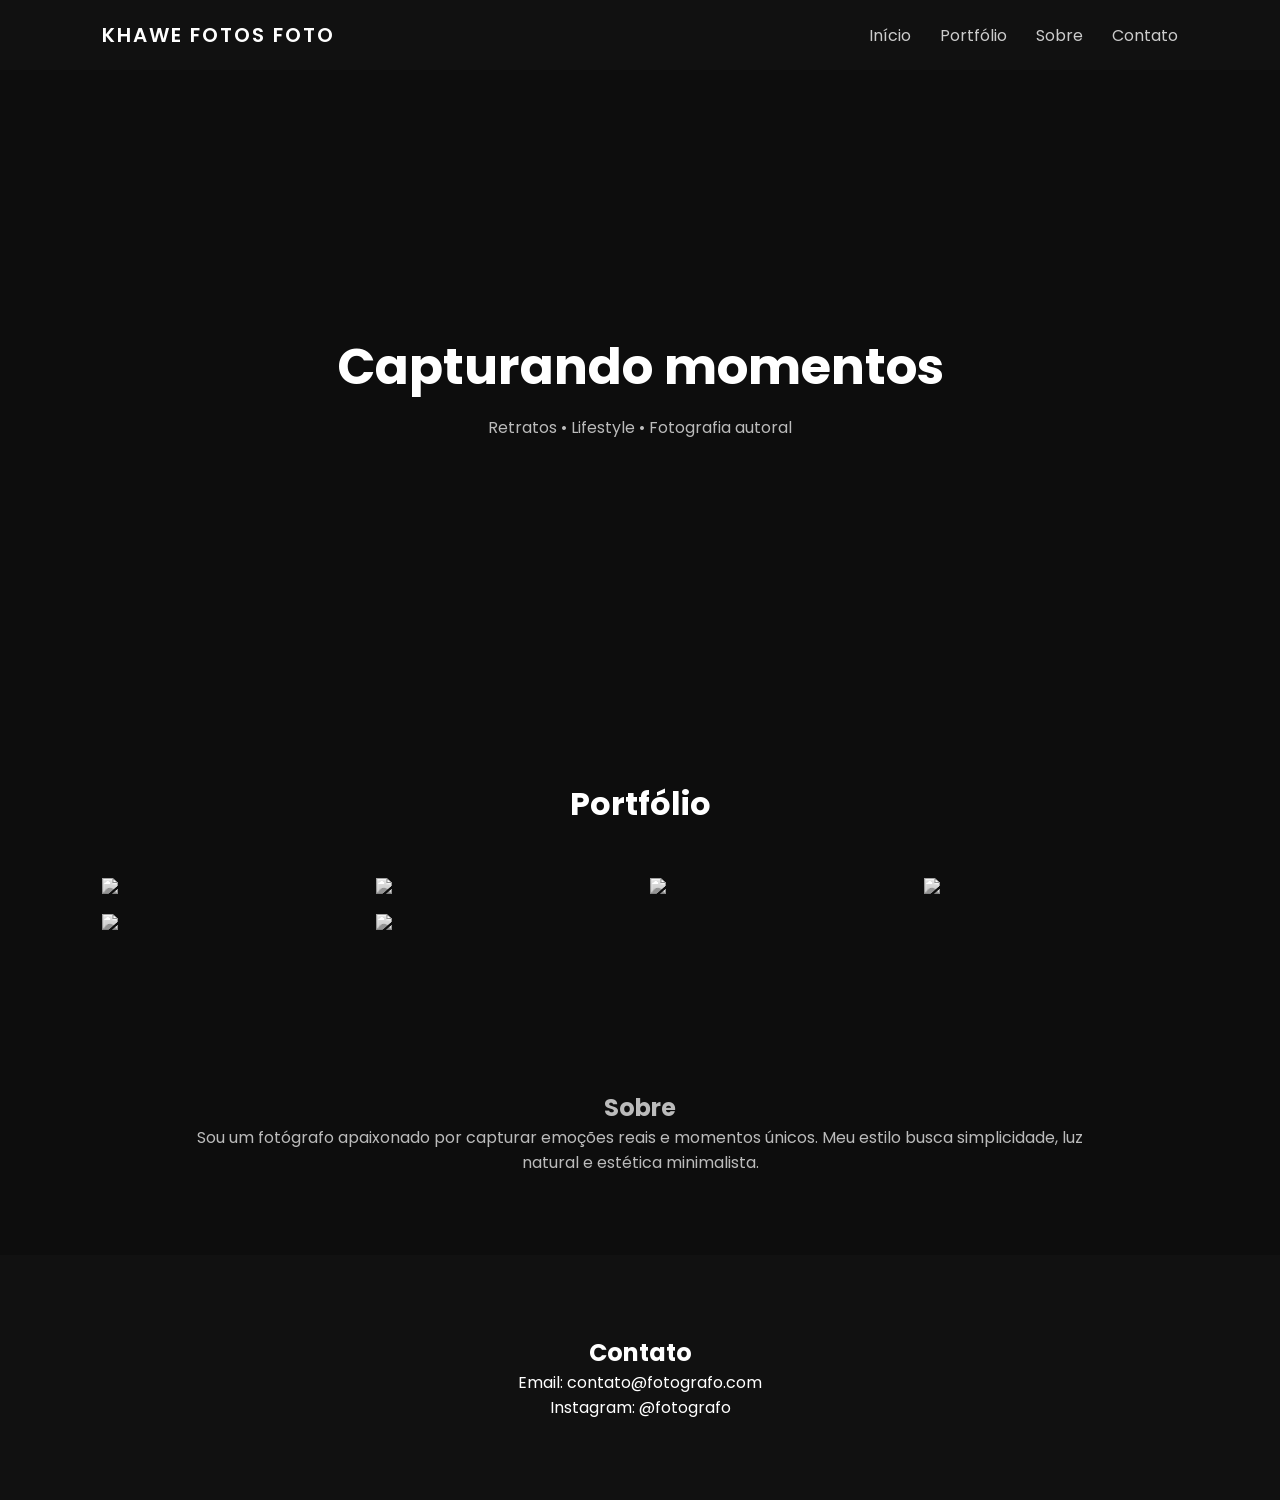
==== index.html @ 79fd4cd4 "first commit" ====
<!DOCTYPE html>
<html lang="pt-br">
<head>
<meta charset="UTF-8">
<meta name="viewport" content="width=device-width, initial-scale=1.0">
<title>Portfólio Fotográfico</title>

<link rel="stylesheet" href="css/style.css">

<link href="https://fonts.googleapis.com/css2?family=Poppins:wght@300;400;600&display=swap" rel="stylesheet">
</head>

<body>

<header>

<div class="logo">KHAWE FOTOS FOTO</div>

<div class="menu-toggle" id="menu-toggle">
☰
</div>

<nav id="nav">
<a href="#">Início</a>
<a href="#portfolio">Portfólio</a>
<a href="#sobre">Sobre</a>
<a href="#contato">Contato</a>
</nav>

</header>

<section class="hero">
<h1>Capturando momentos</h1>
<p>Retratos • Lifestyle • Fotografia autoral</p>
</section>

<section id="portfolio" class="portfolio">

<h2>Portfólio</h2>

<div class="gallery">

<img src="https://picsum.photos/600/800?1" class="photo">
<img src="https://picsum.photos/600/800?2" class="photo">
<img src="https://picsum.photos/600/800?3" class="photo">
<img src="https://picsum.photos/600/800?4" class="photo">
<img src="https://picsum.photos/600/800?5" class="photo">
<img src="https://picsum.photos/600/800?6" class="photo">

</div>

</section>

<section id="sobre" class="about">
<h2>Sobre</h2>

<p>
Sou um fotógrafo apaixonado por capturar emoções reais e momentos únicos.
Meu estilo busca simplicidade, luz natural e estética minimalista.
</p>

</section>

<section id="contato" class="contact">

<h2>Contato</h2>

<p>Email: contato@fotografo.com</p>
<p>Instagram: @fotografo</p>

</section>

<div class="lightbox" id="lightbox">
<span id="close">&times;</span>
<img id="lightbox-img">
</div>

<script src="js/script.js"></script>

</body>
</html>
---- css/style.css ----
*{
margin:0;
padding:0;
box-sizing:border-box;
}

body{
font-family:'Poppins',sans-serif;
background:#0d0d0d;
color:white;
}

/* HEADER */

header{
display:flex;
justify-content:space-between;
align-items:center;
padding:20px 8%;
background:#111;
position:sticky;
top:0;
z-index:100;
}

.logo{
font-size:20px;
font-weight:600;
letter-spacing:2px;
}

nav a{
color:#ccc;
margin-left:25px;
text-decoration:none;
transition:.3s;
}

nav a:hover{
color:white;
}

.menu-toggle{
display:none;
font-size:28px;
cursor:pointer;
}

/* HERO */

.hero{
height:70vh;
background:url("https://picsum.photos/1600/900?grayscale") center/cover;
display:flex;
flex-direction:column;
justify-content:center;
align-items:center;
text-align:center;
padding:20px;
}

.hero h1{
font-size:50px;
margin-bottom:10px;
}

.hero p{
color:#bbb;
}

/* PORTFOLIO */

.portfolio{
padding:80px 8%;
}

.portfolio h2{
text-align:center;
margin-bottom:50px;
font-size:32px;
}

.gallery{
display:grid;
grid-template-columns:repeat(auto-fit,minmax(250px,1fr));
gap:20px;
}

.photo{
width:100%;
cursor:pointer;
filter:grayscale(100%);
transition:.4s;
}

.photo:hover{
filter:grayscale(0%);
transform:scale(1.03);
}

/* SOBRE */

.about{
padding:80px 15%;
text-align:center;
color:#bbb;
}

/* CONTATO */

.contact{
padding:80px 15%;
text-align:center;
background:#111;
}

/* LIGHTBOX */

.lightbox{
position:fixed;
top:0;
left:0;
width:100%;
height:100%;
background:rgba(0,0,0,0.95);
display:none;
justify-content:center;
align-items:center;
}

.lightbox img{
max-width:90%;
max-height:90%;
}

#close{
position:absolute;
top:30px;
right:50px;
font-size:40px;
cursor:pointer;
}

/* RESPONSIVO */

@media(max-width:900px){

.hero h1{
font-size:38px;
}

.about{
padding:60px 10%;
}

.contact{
padding:60px 10%;
}

}

@media(max-width:768px){

.menu-toggle{
display:block;
}

nav{
position:absolute;
top:70px;
left:0;
width:100%;
background:#111;
flex-direction:column;
display:none;
}

nav a{
margin:15px 0;
text-align:center;
display:block;
}

nav.active{
display:flex;
}

.hero h1{
font-size:32px;
}

.portfolio{
padding:60px 5%;
}

.gallery{
grid-template-columns:repeat(auto-fit,minmax(180px,1fr));
}

}

@media(max-width:480px){

.hero{
height:60vh;
}

.hero h1{
font-size:26px;
}

.hero p{
font-size:14px;
}

.logo{
font-size:16px;
}

.gallery{
grid-template-columns:1fr;
}

}
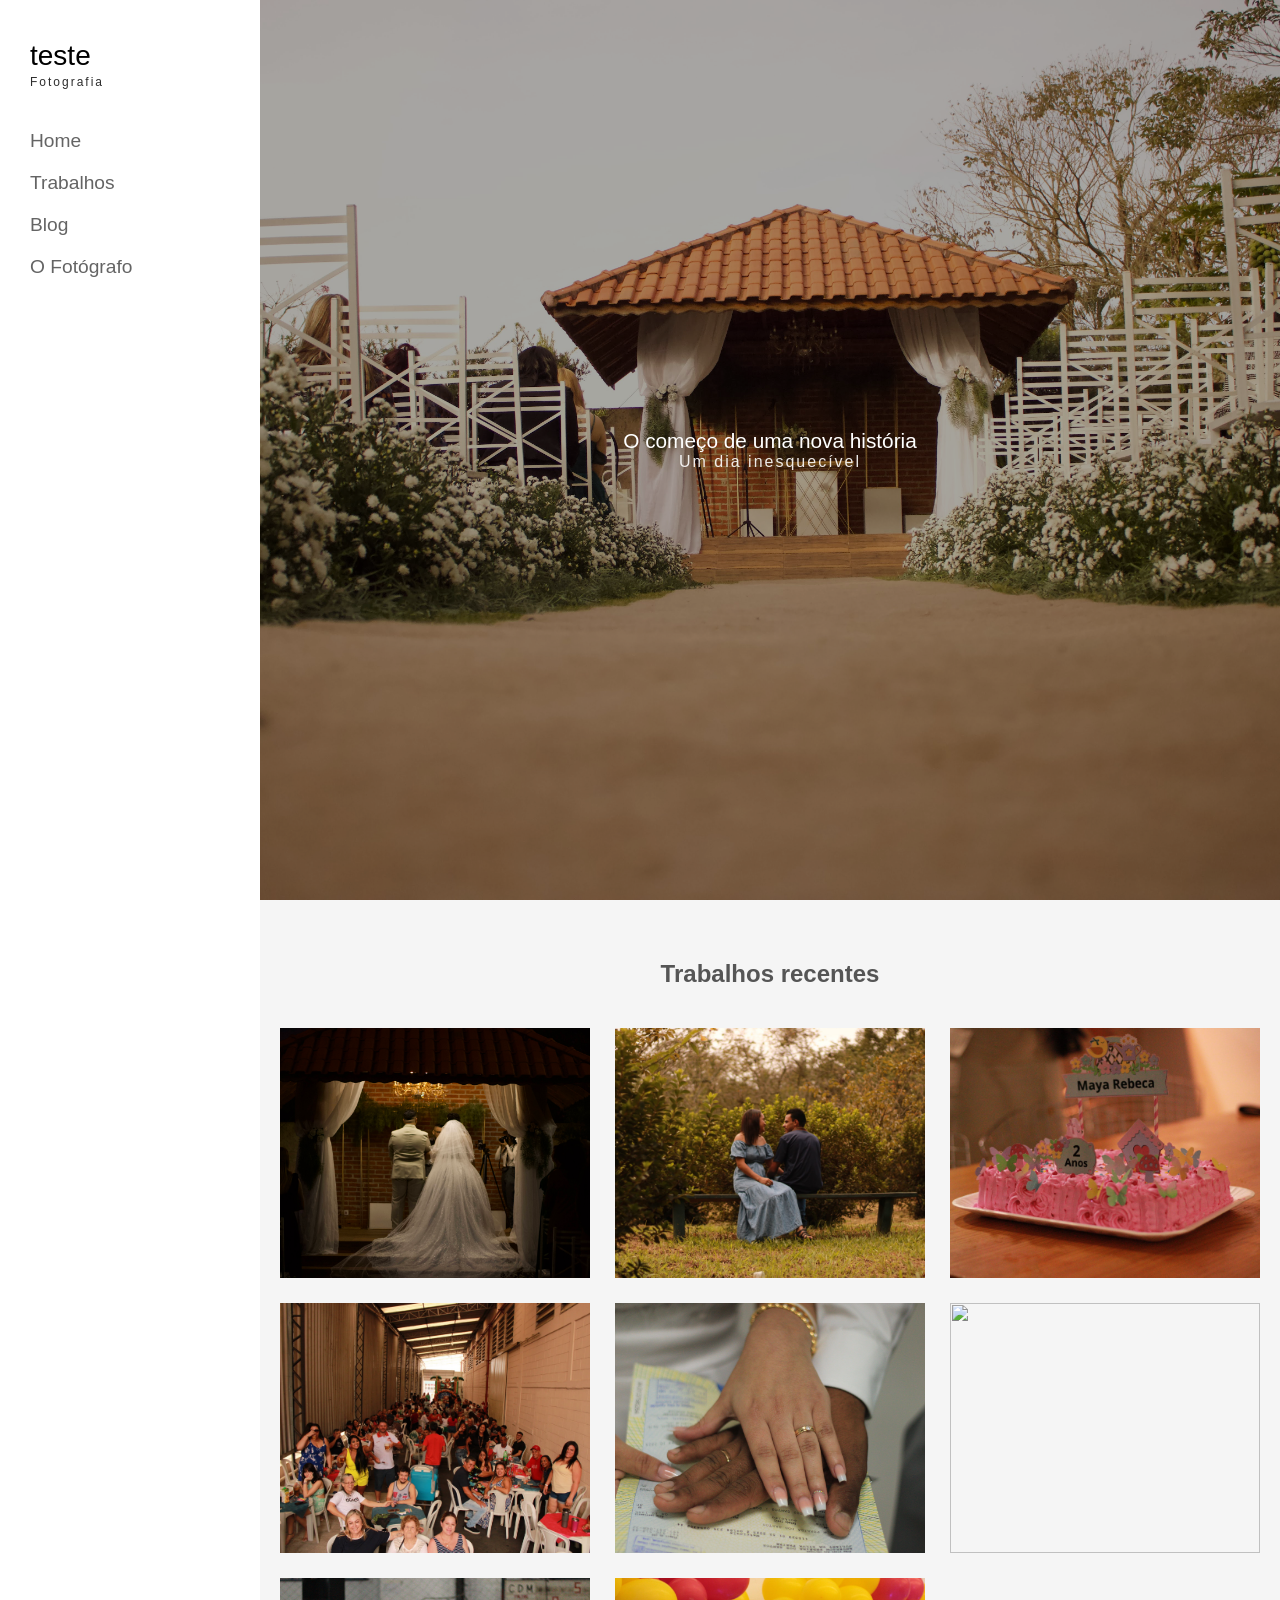
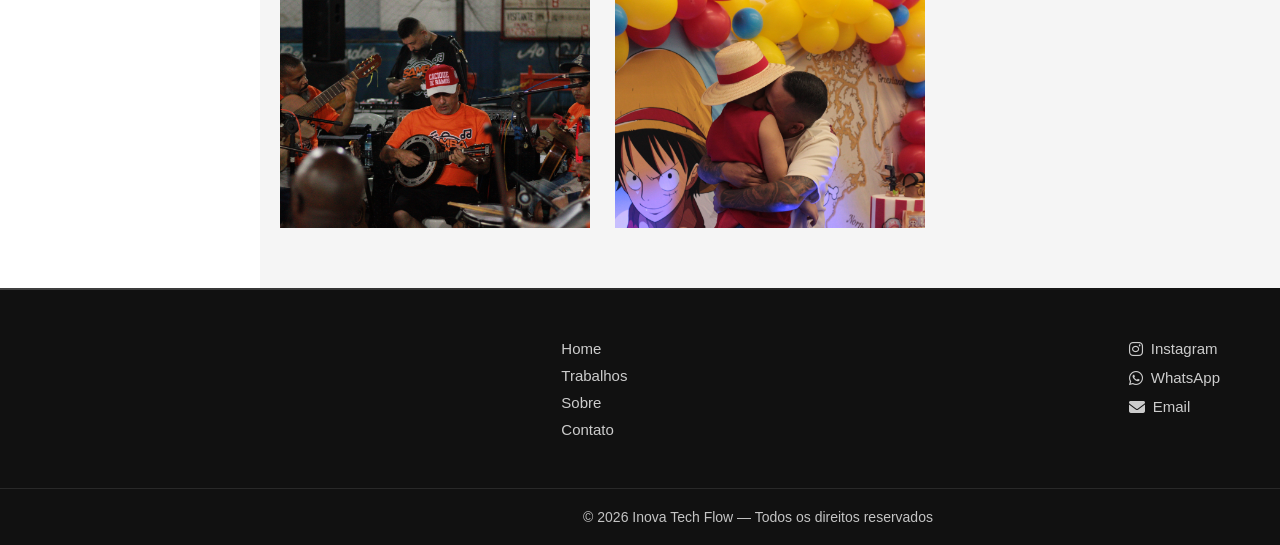
==== commit e8f9cb29: "Realizei a criação da tela principal da página, com o desing responsivo" ====
--- a/index.html
+++ b/index.html
@@ -1,81 +1,102 @@
 <!DOCTYPE html>
 <html lang="pt-br">
 <head>
-<meta charset="UTF-8">
-<meta name="viewport" content="width=device-width, initial-scale=1.0">
-<title>Portfólio Fotográfico</title>
+  <meta charset="UTF-8">
+  <meta name="viewport" content="width=device-width, initial-scale=1.0">
+  <link rel="stylesheet" href="css/style.css">
 
-<link rel="stylesheet" href="css/style.css">
+  <!-- Swiper -->
+  <link rel="stylesheet" href="https://cdn.jsdelivr.net/npm/swiper@11/swiper-bundle.min.css"/>
 
-<link href="https://fonts.googleapis.com/css2?family=Poppins:wght@300;400;600&display=swap" rel="stylesheet">
+  <!-- Icons Social -->
+   <link rel="stylesheet" href="https://cdnjs.cloudflare.com/ajax/libs/font-awesome/6.5.0/css/all.min.css">
+
+  <title>Khateu - Fotografia</title>
 </head>
 
 <body>
 
-<header>
+  <!-- BOTÃO MOBILE -->
+  <button class="menu-toggle">☰</button>
 
-<div class="logo">KHAWE FOTOS FOTO</div>
+  <!-- NAVBAR (carregada via JS) -->
+  <div id="navbar-container"></div>
 
-<div class="menu-toggle" id="menu-toggle">
-☰
-</div>
+  <!-- CONTEÚDO -->
+  <main class="carousel-area">
 
-<nav id="nav">
-<a href="#">Início</a>
-<a href="#portfolio">Portfólio</a>
-<a href="#sobre">Sobre</a>
-<a href="#contato">Contato</a>
-</nav>
+    <!-- CARROSSEL -->
+    <div class="swiper">
+      <div class="swiper-wrapper">
 
-</header>
+        <div class="swiper-slide">
+          <img src="images/IMG_9956.CR2.jpg">
+           <div class="slide-text">
+            <h2>O começo de uma nova história</h2>
+            <span>Um dia inesquecível</span>
+          </div>
+         </div>
 
-<section class="hero">
-<h1>Capturando momentos</h1>
-<p>Retratos • Lifestyle • Fotografia autoral</p>
-</section>
+        <div class="swiper-slide">
+          <img src="images/IMG_0847.CR2.jpg">
+           <div class="slide-text">
+            <h2>A beleza de gerar a vida</h2>
+            <span>À espera de um grande amor</span>
+          </div>
+        </div>
+        
+         <div class="swiper-slide">
+          <img src="images/IMG_1769.CR2.jpg">
+           <div class="slide-text">
+            <h2>Ovo de Páscoa Artesanal</h2>
+            <span>Edição Especial</span>
+          </div>
+        </div>
 
-<section id="portfolio" class="portfolio">
+         <div class="swiper-slide">
+          <img src="images/20240706141019_IMG_6736.JPG">
+           <div class="slide-text">
+              <h2>Sorrisos que iluminam o dia</h2>
+            <span>Momentos de pura alegria</span>
+          </div>
+        </div>
+        
+        <div class="swiper-slide">
+          <img src="images/IMG_9937.jpg">
+           <div class="slide-text">
+            <h2>Cada ponto, uma batalha</h2>
+            <span>Campeonato em ação</span>
+          </div>
+        </div>
+      </div>
+    </div>
 
-<h2>Portfólio</h2>
+    <!-- GRID -->
+    <section class="recent-works">
+      <h2>Trabalhos recentes</h2>
 
-<div class="gallery">
+      <div class="grid-gallery">
+        <img src="images/IMG_0174.CR2.jpg">
+        <img src="images/IMG_1984.JPG">
+        <img src="images/IMG_1868.JPG">
+        <img src="images/IMG_9228.JPG">
+        <img src="images/IMG_9647.jpg">
+        <img src="images/ld-export-122a223a-07172025.jpg">
+         <img src="images/IMG_5834.jpg">
+        <img src="images/IMG_3458.jpg">
+      </div>
+    </section>
 
-<img src="https://picsum.photos/600/800?1" class="photo">
-<img src="https://picsum.photos/600/800?2" class="photo">
-<img src="https://picsum.photos/600/800?3" class="photo">
-<img src="https://picsum.photos/600/800?4" class="photo">
-<img src="https://picsum.photos/600/800?5" class="photo">
-<img src="https://picsum.photos/600/800?6" class="photo">
+  </main>
 
-</div>
+  <!-- FOOTER -->
+  <div id="footer"></div>
 
-</section>
+  <!-- Swiper JS -->
+  <script src="https://cdn.jsdelivr.net/npm/swiper@11/swiper-bundle.min.js"></script>
 
-<section id="sobre" class="about">
-<h2>Sobre</h2>
-
-<p>
-Sou um fotógrafo apaixonado por capturar emoções reais e momentos únicos.
-Meu estilo busca simplicidade, luz natural e estética minimalista.
-</p>
-
-</section>
-
-<section id="contato" class="contact">
-
-<h2>Contato</h2>
-
-<p>Email: contato@fotografo.com</p>
-<p>Instagram: @fotografo</p>
-
-</section>
-
-<div class="lightbox" id="lightbox">
-<span id="close">&times;</span>
-<img id="lightbox-img">
-</div>
-
-<script src="js/script.js"></script>
+  <!-- Script -->
+  <script src="js/script.js"></script>
 
 </body>
 </html>
--- a/css/style.css
+++ b/css/style.css
@@ -1,224 +1,425 @@
-*{
-margin:0;
-padding:0;
-box-sizing:border-box;
-}
-
-body{
-font-family:'Poppins',sans-serif;
-background:#0d0d0d;
-color:white;
-}
-
-/* HEADER */
-
-header{
-display:flex;
-justify-content:space-between;
-align-items:center;
-padding:20px 8%;
-background:#111;
-position:sticky;
-top:0;
-z-index:100;
-}
-
-.logo{
-font-size:20px;
-font-weight:600;
-letter-spacing:2px;
-}
-
-nav a{
-color:#ccc;
-margin-left:25px;
-text-decoration:none;
-transition:.3s;
-}
-
-nav a:hover{
-color:white;
-}
-
-.menu-toggle{
-display:none;
-font-size:28px;
-cursor:pointer;
-}
-
-/* HERO */
-
-.hero{
-height:70vh;
-background:url("https://picsum.photos/1600/900?grayscale") center/cover;
-display:flex;
-flex-direction:column;
-justify-content:center;
-align-items:center;
-text-align:center;
-padding:20px;
-}
-
-.hero h1{
-font-size:50px;
-margin-bottom:10px;
-}
-
-.hero p{
-color:#bbb;
-}
-
-/* PORTFOLIO */
-
-.portfolio{
-padding:80px 8%;
-}
-
-.portfolio h2{
-text-align:center;
-margin-bottom:50px;
-font-size:32px;
-}
-
-.gallery{
-display:grid;
-grid-template-columns:repeat(auto-fit,minmax(250px,1fr));
-gap:20px;
-}
-
-.photo{
-width:100%;
-cursor:pointer;
-filter:grayscale(100%);
-transition:.4s;
-}
-
-.photo:hover{
-filter:grayscale(0%);
-transform:scale(1.03);
-}
-
-/* SOBRE */
-
-.about{
-padding:80px 15%;
-text-align:center;
-color:#bbb;
-}
-
-/* CONTATO */
-
-.contact{
-padding:80px 15%;
-text-align:center;
-background:#111;
-}
-
-/* LIGHTBOX */
-
-.lightbox{
-position:fixed;
-top:0;
-left:0;
-width:100%;
-height:100%;
-background:rgba(0,0,0,0.95);
-display:none;
-justify-content:center;
-align-items:center;
-}
-
-.lightbox img{
-max-width:90%;
-max-height:90%;
-}
-
-#close{
-position:absolute;
-top:30px;
-right:50px;
-font-size:40px;
-cursor:pointer;
+/* RESET */
+* {
+  margin: 0;
+  padding: 0;
+  box-sizing: border-box;
+  font-family: Arial, sans-serif;
+}
+
+body {
+  overflow-x: hidden;
+}
+
+/* ================= SIDEBAR ================= */
+
+.sidebar {
+  width: 260px;
+  height: 100vh;
+  background: #ffffff;
+  padding: 40px 30px;
+  position: fixed;
+  top: 0;
+  left: 0;
+  transition: transform 0.3s ease;
+  z-index: 999;
+}
+
+/* Logo */
+.logo h1 {
+  font-size: 28px;
+  font-weight: 500;
+}
+
+.logo span {
+  font-size: 12px;
+  letter-spacing: 2px;
+  color: rgb(45, 45, 45);
+}
+
+/* Menu */
+.menu {
+  list-style: none;
+  margin-top: 40px;
+}
+
+.menu li {
+  margin-bottom: 20px;
+}
+
+.menu a {
+  text-decoration: none;
+  color: #646464;
+  font-size: 1.2rem;
+  transition: 0.3s;
+  font-family:Verdana, Geneva, Tahoma, sans-serif;
+}
+
+.menu a:hover {
+  color: white;
+  padding-left: 10px;
+}
+
+/* Estado aberto (vira X) */
+.menu-toggle.open span:nth-child(1) {
+  transform: rotate(45deg) translate(5px, 5px);
+}
+
+.menu-toggle.open span:nth-child(2) {
+  opacity: 0;
+}
+
+.menu-toggle.open span:nth-child(3) {
+  transform: rotate(-45deg) translate(6px, -6px);
+}
+
+/* ================= BOTÃO ================= */
+
+.menu-toggle {
+  display: none;
+  position: fixed;
+  top: 15px;
+  left: 90vw;
+  font-size: 28px;
+  background: none;
+  border: none;
+  cursor: pointer;
+  z-index: 1000;
+  color: white;
+}
+
+/* ================= LAYOUT ================= */
+
+.carousel-area {
+  margin-left: 260px;
+  width: calc(100% - 260px);
+}
+
+/* ================= CARROSSEL ================= */
+
+/* CONTAINER */
+.swiper {
+  width: 100%;
+  height: 100vh;
+}
+
+/* SLIDE */
+.swiper-slide {
+  position: relative;
+  width: 100%;
+  height: 100%;
+  overflow: hidden;
+}
+
+/* IMAGEM */
+.swiper-slide img {
+  width: 100%;
+  height: 100%;
+  object-fit: cover;
+  display: block;
+}
+
+/* OVERLAY ESCURO (melhora leitura do texto) */
+.swiper-slide::after {
+  content: "";
+  position: absolute;
+  inset: 0;
+  background: rgba(0, 0, 0, 0.35);
+  z-index: 1;
+}
+
+/* TEXTO (caso use dentro do slide) */
+.slide-text {
+  position: absolute;
+  top: 50%;
+  left: 50%;
+  transform: translate(-50%, -50%);
+  
+  text-align: center;
+  color: #fff;
+  z-index: 2;
+  padding: 0 20px;
+}
+
+.slide-text span {
+  font-size: 1rem;
+  letter-spacing: 2px;
+  opacity: 0.9;
+  font-family:Arial, Helvetica, sans-serif;
+}
+
+.slide-text h2 {
+font-size: 1.3rem;
+font-family:Arial, Helvetica, sans-serif;
+font-weight: 300;
+}
+
+/* PAGINAÇÃO (bolinhas) */
+.swiper-pagination-bullet {
+  background: #fff;
+  opacity: 0.5;
+}
+
+.swiper-pagination-bullet-active {
+  opacity: 1;
+}
+
+/* SETAS */
+.swiper-button-next,
+.swiper-button-prev {
+  color: #fff;
 }
 
 /* RESPONSIVO */
-
-@media(max-width:900px){
-
-.hero h1{
-font-size:38px;
-}
-
-.about{
-padding:60px 10%;
-}
-
-.contact{
-padding:60px 10%;
-}
-
-}
-
-@media(max-width:768px){
-
-.menu-toggle{
-display:block;
-}
-
-nav{
-position:absolute;
-top:70px;
-left:0;
-width:100%;
-background:#111;
-flex-direction:column;
-display:none;
-}
-
-nav a{
-margin:15px 0;
-text-align:center;
-display:block;
-}
-
-nav.active{
-display:flex;
-}
-
-.hero h1{
-font-size:32px;
-}
-
-.portfolio{
-padding:60px 5%;
-}
-
-.gallery{
-grid-template-columns:repeat(auto-fit,minmax(180px,1fr));
-}
-
-}
-
-@media(max-width:480px){
-
-.hero{
-height:60vh;
-}
-
-.hero h1{
-font-size:26px;
-}
-
-.hero p{
-font-size:14px;
-}
-
-.logo{
-font-size:16px;
-}
-
-.gallery{
-grid-template-columns:1fr;
-}
+@media (max-width: 768px) {
+  .slide-text h2 {
+    font-size: 24px;
+  }
+
+  .slide-text span {
+    font-size: 12px;
+  }
+
+  .slide-text span {
+  font-size: 0.8rem;
+  letter-spacing: 2px;
+  opacity: 0.9;
+  font-family:Arial, Helvetica, sans-serif;
+}
+
+.slide-text h2 {
+font-size: 1rem;
+font-family:Arial, Helvetica, sans-serif;
+font-weight: 300;
+}
+}
+
+/* ================= GRID ================= */
+
+.recent-works {
+  padding: 60px 20px;
+  background: #f5f5f5;
+}
+
+.recent-works h2 {
+  text-align: center;
+  margin-bottom: 40px;
+  color: #555;
+}
+
+.grid-gallery {
+  display: grid;
+  grid-template-columns: repeat(auto-fit, minmax(250px, 1fr));
+  gap: 25px;
+  max-width: 1200px;
+  margin: 0 auto;
+}
+
+.grid-gallery img {
+  width: 100%;
+  height: 250px;
+  object-fit: cover;
+  transition: 0.3s;
+}
+
+.grid-gallery img:hover {
+  transform: scale(1.05);
+}
+
+/* ================= FOOTER ================= */
+.footer {
+  background: #111111;
+  color: #3e3e3e;
+  font-family: 'Poppins', sans-serif;
+}
+
+/* LINHA SUPERIOR */
+.footer-line {
+  width: 100%;
+  height: 2px;
+  background: linear-gradient(90deg, #ffffff, transparent);
+  opacity: 0.2;
+}
+
+/* CONTAINER */
+.footer-container {
+  max-width: 1200px;
+  margin: auto;
+  padding: 50px 20px;
+  display: flex;
+  justify-content: space-between;
+  align-items: flex-start;
+  
+}
+
+/* BRAND */
+.footer-brand h3 {
+  font-size: 28px;
+  font-weight: 600;
+}
+
+.footer-brand span {
+  font-size: 14px;
+  opacity: 0.6;
+  letter-spacing: 2px;
+}
+
+/* LINKS */
+.footer-links {
+  display: flex;
+  flex-direction: column;
+  gap: 10px;
+}
+
+.footer-links a {
+  text-decoration: none;
+  color: #ccc;
+  font-size: 15px;
+  transition: 0.3s;
+}
+
+.footer-links a:hover {
+  color: #fff;
+  transform: translateX(5px);
+}
+
+/* SOCIAL */
+.footer-social {
+  display: flex;
+  flex-direction: column;
+  gap: 12px;
+}
+
+.footer-social a {
+  text-decoration: none;
+  color: #ccc;
+  font-size: 15px;
+  display: flex;
+  align-items: center;
+  gap: 8px;
+  transition: 0.3s;
+}
+
+.footer-social a:hover {
+  color: #fff;
+  transform: translateX(5px);
+}
+
+/* ICONES */
+.footer-social i {
+  font-size: 16px;
+}
+
+/* RODAPÉ FINAL */
+.footer-bottom {
+  border-top: 1px solid rgba(255,255,255,0.1);
+  text-align: center;
+  padding: 20px;
+  font-size: 14px;
+  color: #c4c4c4;
+  padding-left: 20vw;
+
+}
+
+/* ========================= */
+/* RESPONSIVIDADE */
+/* ========================= */
+
+/* TABLET */
+@media (max-width: 900px) {
+  .footer-bottom {
+  border-top: 1px solid rgba(255,255,255,0.1);
+  text-align: center;
+  padding: 20px;
+  font-size: 14px;
+  color: #c4c4c4;
+  padding-left: 35vw;
+
+}
+slide-text span {
+  font-size: 0.1rem;
+  letter-spacing: 2px;
+  opacity: 0.6;
+  font-family:Arial, Helvetica, sans-serif;
+}
+
+.slide-text h2 {
+font-size: 1.1rem;
+font-family:Arial, Helvetica, sans-serif;
+font-weight: 300;
+}
+}
+
+/* MOBILE */
+@media (max-width: 600px) {
+  .footer-container {
+    align-items: center;
+    text-align: center;
+  }
+
+  .footer-links,
+  .footer-social {
+    align-items: center;
+  }
+
+  .footer-links a:hover,
+  .footer-social a:hover {
+    transform: none;
+  }
+
+  .footer-bottom {
+  border-top: 1px solid rgba(255,255,255,0.1);
+  text-align: center;
+  padding: 20px;
+  font-size: 14px;
+  color: #c4c4c4;
+
+}
+}
+/* ================= MOBILE ================= */
+
+@media (max-width: 768px) {
+
+  /* ESCONDE SIDEBAR */
+  .sidebar {
+    transform: translateX(-100%);
+  }
+
+  /* MOSTRA QUANDO ATIVO */
+  .sidebar.active {
+    transform: translateX(0);
+  }
+
+  /* MOSTRA BOTÃO */
+  .menu-toggle {
+    display: block;
+  }
+
+  /* ajusta a imagem */
+  .swiper {
+  width: 100%;
+  height: 80vh;
+  padding-top: 10vh;
+}
+
+/* chama a logo */
+.logo {
+  display: flex;
+  flex-direction: column;
+  justify-content: center;
+}
+
+  /* REMOVE ESPAÇO LATERAL */
+  .carousel-area {
+    margin-left: 0;
+    width: 100%;
+  }
+
+  .footer-container {
+    display: flex;
+    justify-content: space-between;
+    align-items: center;
+  }
+
+
 
 }
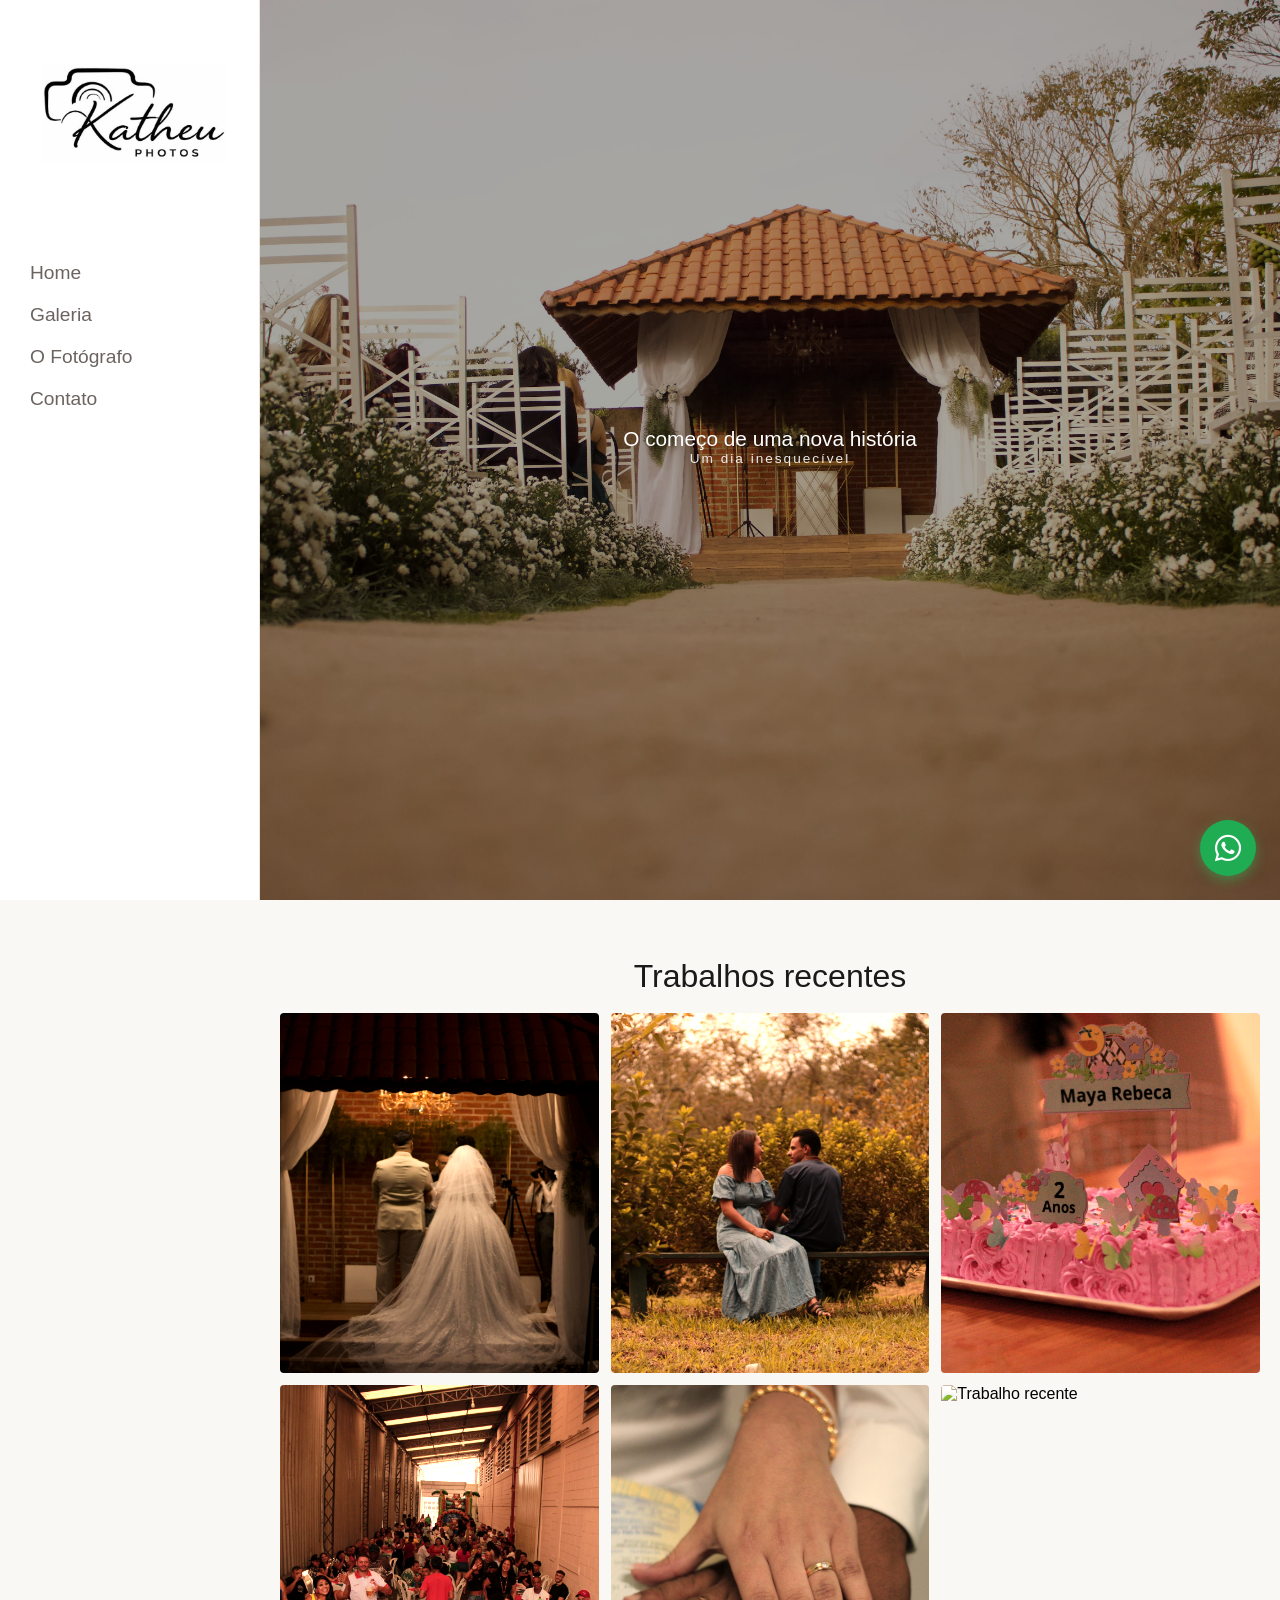
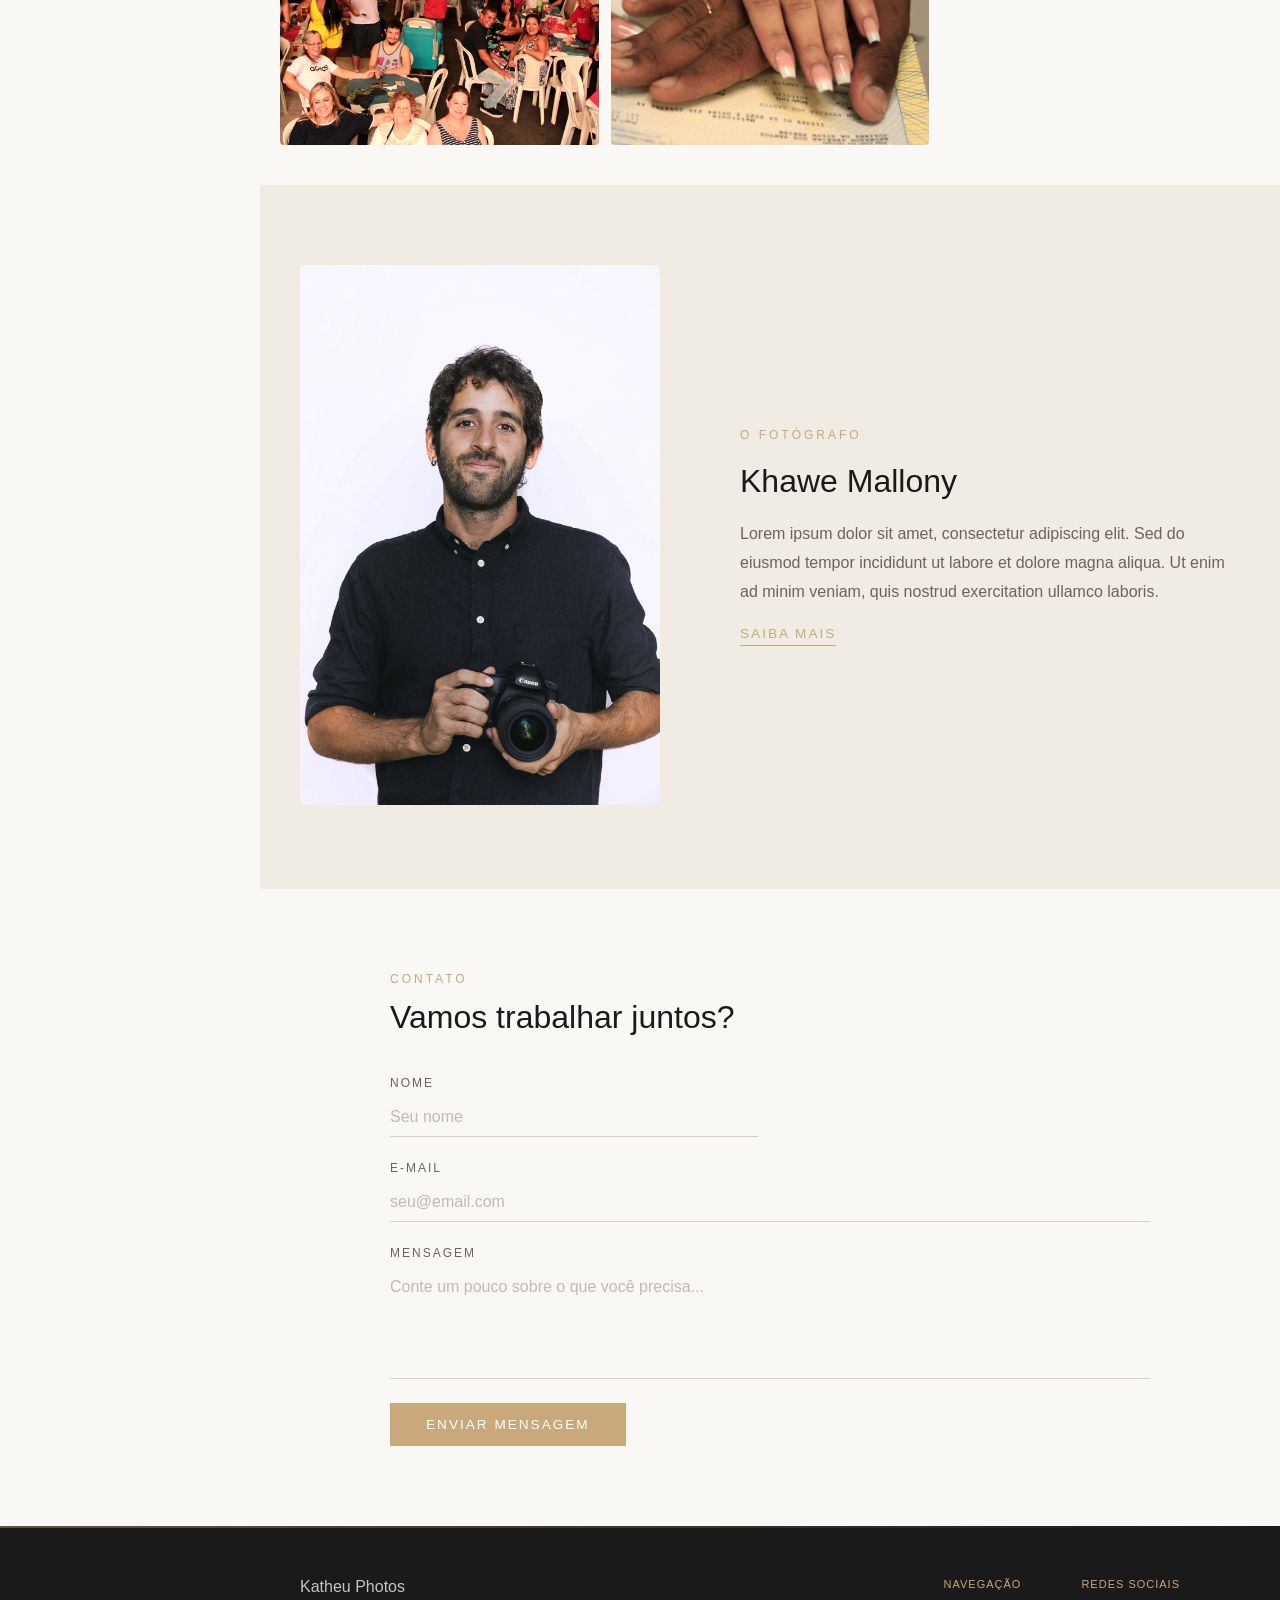
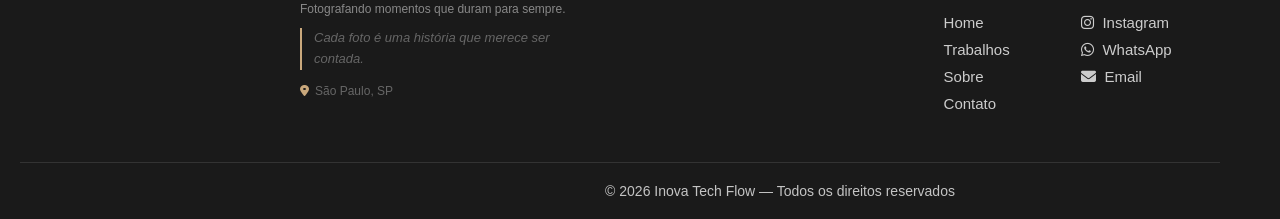
==== commit 8d14a749: "Realizei a criação da tela de galeria, a tela está totalmente responsiva" ====
--- a/index.html
+++ b/index.html
@@ -4,6 +4,7 @@
   <meta charset="UTF-8">
   <meta name="viewport" content="width=device-width, initial-scale=1.0">
   <link rel="stylesheet" href="css/style.css">
+  <link rel="shortcut icon" href="images/KT.svg" type="image/x-icon">
 
   <!-- Swiper -->
   <link rel="stylesheet" href="https://cdn.jsdelivr.net/npm/swiper@11/swiper-bundle.min.css"/>
@@ -17,7 +18,11 @@
 <body>
 
   <!-- BOTÃO MOBILE -->
-  <button class="menu-toggle">☰</button>
+  <button class="menu-toggle">
+    <span></span>
+    <span></span>
+    <span></span>
+  </button>
 
   <!-- NAVBAR (carregada via JS) -->
   <div id="navbar-container"></div>
@@ -26,7 +31,7 @@
   <main class="carousel-area">
 
     <!-- CARROSSEL -->
-    <div class="swiper">
+    <div class="swiper swiper-hero">
       <div class="swiper-wrapper">
 
         <div class="swiper-slide">
@@ -71,26 +76,95 @@
       </div>
     </div>
 
-    <!-- GRID -->
-    <section class="recent-works">
-      <h2>Trabalhos recentes</h2>
+  <!-- SWIPER - Trabalhos Recentes -->
+  <section class="recent-works">
+    <h2>Trabalhos recentes</h2>
 
-      <div class="grid-gallery">
-        <img src="images/IMG_0174.CR2.jpg">
-        <img src="images/IMG_1984.JPG">
-        <img src="images/IMG_1868.JPG">
-        <img src="images/IMG_9228.JPG">
-        <img src="images/IMG_9647.jpg">
-        <img src="images/ld-export-122a223a-07172025.jpg">
-         <img src="images/IMG_5834.jpg">
-        <img src="images/IMG_3458.jpg">
+    <!-- Grid: telas > 824px -->
+    <div class="grid-gallery">
+      <img src="images/IMG_0174.CR2.jpg" alt="Trabalho recente">
+      <img src="images/IMG_1984.JPG" alt="Trabalho recente">
+      <img src="images/IMG_1868.JPG" alt="Trabalho recente">
+      <img src="images/IMG_9228.JPG" alt="Trabalho recente">
+      <img src="images/IMG_9647.jpg" alt="Trabalho recente">
+      <img src="images/ld-export-122a223a-07172025.jpg" alt="Trabalho recente">
+      <!-- <img src="images/IMG_5834.jpg" alt="Trabalho recente">
+      <img src="images/IMG_3458.jpg" alt="Trabalho recente"> -->
+    </div>
+
+    <!-- Swiper: telas <= 824px -->
+    <div class="swiper swiper-trabalhos">
+      <div class="swiper-wrapper">
+        <div class="swiper-slide"><img src="images/IMG_0174.CR2.jpg" alt="Trabalho recente"></div>
+        <div class="swiper-slide"><img src="images/IMG_1984.JPG" alt="Trabalho recente"></div>
+        <div class="swiper-slide"><img src="images/IMG_1868.JPG" alt="Trabalho recente"></div>
+        <div class="swiper-slide"><img src="images/IMG_9228.JPG" alt="Trabalho recente"></div>
+        <div class="swiper-slide"><img src="images/IMG_9647.jpg" alt="Trabalho recente"></div>
+        <div class="swiper-slide"><img src="images/ld-export-122a223a-07172025.jpg" alt="Trabalho recente"></div>
+        <div class="swiper-slide"><img src="images/IMG_5834.jpg" alt="Trabalho recente"></div>
+        <div class="swiper-slide"><img src="images/IMG_3458.jpg" alt="Trabalho recente"></div>
       </div>
-    </section>
+    </div>
+
+  </section>
+
+  <section class="about" id="fotografo">
+
+    <div class="about-image">
+      <img src="images/serxo-fotografo-de-bodas-pontevedra.jpg" alt="O Fotógrafo">
+    </div>
+    <div class="about-content">
+      <span class="about-label">O Fotógrafo</span>
+      <h2>Khawe Mallony</h2>
+      
+      <p>
+        Lorem ipsum dolor sit amet, consectetur adipiscing elit. 
+        Sed do eiusmod tempor incididunt ut labore et dolore magna aliqua. 
+        Ut enim ad minim veniam, quis nostrud exercitation ullamco laboris.
+      </p>
+      <a href="#" class="about-link">Saiba mais</a>
+    </div>
+  </section>
+
+  
+  <section class="contact" id="contato">
+    <div class="contact-inner">
+      <span class="contact-label">Contato</span>
+      <h2>Vamos trabalhar juntos?</h2>
+
+      <div class="contact-form">
+        <div class="form-row">
+          <div class="form-group">
+            <label for="nome">Nome</label>
+            <input type="text" id="nome" placeholder="Seu nome">
+          </div>
+  
+        </div>
+
+        <div class="form-group">
+          <label for="email">E-mail</label>
+          <input type="email" id="email" placeholder="seu@email.com">
+        </div>
+
+        <div class="form-group">
+          <label for="mensagem">Mensagem</label>
+          <textarea id="mensagem" rows="5" placeholder="Conte um pouco sobre o que você precisa..."></textarea>
+        </div>
+
+        <button type="submit" class="contact-btn">Enviar mensagem</button>
+      </div>
+    </div>
+  </section>
 
   </main>
 
   <!-- FOOTER -->
   <div id="footer"></div>
+
+  <!-- icon whatsapp flutuante -->
+    <a href="https://api.whatsapp.com/send?phone=5511961479784&text=Ol%C3%A1%21%20Khawe.%20Tudo%20bem%3F%20Vim%20pelo%20site%20do%20Katheu%20Fotos%2C%20podemos%20conversar%3F" target="_blank" class="whatsapp-float">
+      <i class="fab fa-whatsapp"></i>
+    </a>
 
   <!-- Swiper JS -->
   <script src="https://cdn.jsdelivr.net/npm/swiper@11/swiper-bundle.min.js"></script>
--- a/css/style.css
+++ b/css/style.css
@@ -1,125 +1,126 @@
-/* RESET */
-* {
+/* ================= RESET & VARIÁVEIS ================= */
+
+*, *::before, *::after {
   margin: 0;
   padding: 0;
   box-sizing: border-box;
-  font-family: Arial, sans-serif;
-}
-
-body {
+}
+
+:root {
+  --sidebar-width: 260px;
+  --bg:            #FAF8F5;
+  --bg-alt:        #F0EBE3;
+  --text:          #6B6360;
+  --dark:          #1A1A1A;
+  --accent:        #C9A87C;
+  --white:         #fff;
+  --font-ui:       Verdana, Geneva, Tahoma, sans-serif;
+  --font-base:     Arial, Helvetica, sans-serif;
+  --ease:          0.3s ease;
+}
+
+html, body {
+  font-family: var(--font-base);
+  background: var(--bg);
   overflow-x: hidden;
 }
 
 /* ================= SIDEBAR ================= */
 
 .sidebar {
-  width: 260px;
+  width: var(--sidebar-width);
   height: 100vh;
-  background: #ffffff;
+  background: var(--white);
   padding: 40px 30px;
+  border-right: 1px solid #EAE4DC;
   position: fixed;
   top: 0;
   left: 0;
-  transition: transform 0.3s ease;
+  display: flex;
+  flex-direction: column;
+  transition: transform var(--ease);
   z-index: 999;
 }
 
-/* Logo */
-.logo h1 {
-  font-size: 28px;
-  font-weight: 500;
-}
-
-.logo span {
-  font-size: 12px;
-  letter-spacing: 2px;
-  color: rgb(45, 45, 45);
-}
-
-/* Menu */
+.logo {
+  display: flex;
+  justify-content: center;
+}
+
+.logo img {
+  width: 350px;
+}
+
 .menu {
   list-style: none;
   margin-top: 40px;
-}
-
-.menu li {
-  margin-bottom: 20px;
+  display: flex;
+  flex-direction: column;
+  gap: 20px;
 }
 
 .menu a {
   text-decoration: none;
-  color: #646464;
+  color: var(--text);
   font-size: 1.2rem;
-  transition: 0.3s;
-  font-family:Verdana, Geneva, Tahoma, sans-serif;
+  font-family: var(--font-ui);
+  transition: color var(--ease), padding var(--ease);
 }
 
 .menu a:hover {
-  color: white;
+  color: var(--accent);
   padding-left: 10px;
 }
 
-/* Estado aberto (vira X) */
-.menu-toggle.open span:nth-child(1) {
-  transform: rotate(45deg) translate(5px, 5px);
-}
-
-.menu-toggle.open span:nth-child(2) {
-  opacity: 0;
-}
-
-.menu-toggle.open span:nth-child(3) {
-  transform: rotate(-45deg) translate(6px, -6px);
-}
-
-/* ================= BOTÃO ================= */
+/* ================= HAMBURGUER ================= */
 
 .menu-toggle {
   display: none;
+  flex-direction: column;
+  gap: 7px;
+  padding: 10px;
   position: fixed;
-  top: 15px;
-  left: 90vw;
-  font-size: 28px;
+  top: 18px;
+  right: 20px;
   background: none;
   border: none;
   cursor: pointer;
-  z-index: 1000;
-  color: white;
-}
+  z-index: 2000;
+}
+
+.menu-toggle span {
+  display: block;
+  width: 30px;
+  height: 2px;
+  background: var(--dark);
+  transition: transform var(--ease), opacity var(--ease);
+}
+
+.menu-toggle.open span             { background: var(--white); }
+.menu-toggle.open span:nth-child(1){ transform: rotate(45deg) translate(6px, 6px); }
+.menu-toggle.open span:nth-child(2){ opacity: 0; }
+.menu-toggle.open span:nth-child(3){ transform: rotate(-45deg) translate(6px, -6px); }
 
 /* ================= LAYOUT ================= */
 
 .carousel-area {
-  margin-left: 260px;
-  width: calc(100% - 260px);
-}
-
-/* ================= CARROSSEL ================= */
-
-/* CONTAINER */
-.swiper {
+  margin-left: var(--sidebar-width);
+  width: calc(100% - var(--sidebar-width));
+}
+
+/* ================= HERO ================= */
+
+.swiper-hero {
   width: 100%;
   height: 100vh;
 }
 
-/* SLIDE */
-.swiper-slide {
+.swiper-hero .swiper-slide {
   position: relative;
-  width: 100%;
-  height: 100%;
   overflow: hidden;
 }
 
-/* IMAGEM */
-.swiper-slide img {
-  width: 100%;
-  height: 100%;
-  object-fit: cover;
-  display: block;
-}
-
-/* OVERLAY ESCURO (melhora leitura do texto) */
-.swiper-slide::after {
+.swiper-hero .swiper-slide::after {
   content: "";
   position: absolute;
   inset: 0;
@@ -127,168 +128,303 @@
   z-index: 1;
 }
 
-/* TEXTO (caso use dentro do slide) */
+.swiper-hero .swiper-slide img {
+  width: 100%;
+  height: 100%;
+  object-fit: cover;
+}
+
 .slide-text {
   position: absolute;
   top: 50%;
   left: 50%;
   transform: translate(-50%, -50%);
-  
   text-align: center;
-  color: #fff;
+  color: var(--white);
   z-index: 2;
   padding: 0 20px;
+  width: 90%;
 }
 
 .slide-text span {
-  font-size: 1rem;
+  display: block;
+  font-size: 0.85rem;
   letter-spacing: 2px;
   opacity: 0.9;
-  font-family:Arial, Helvetica, sans-serif;
+  margin-bottom: 8px;
 }
 
 .slide-text h2 {
-font-size: 1.3rem;
-font-family:Arial, Helvetica, sans-serif;
-font-weight: 300;
-}
-
-/* PAGINAÇÃO (bolinhas) */
-.swiper-pagination-bullet {
-  background: #fff;
-  opacity: 0.5;
-}
-
-.swiper-pagination-bullet-active {
-  opacity: 1;
-}
-
-/* SETAS */
+  font-size: 1.3rem;
+  font-weight: 300;
+}
+
+.swiper-pagination-bullet        { background: var(--white); opacity: 0.5; }
+.swiper-pagination-bullet-active { opacity: 1; }
 .swiper-button-next,
-.swiper-button-prev {
-  color: #fff;
-}
-
-/* RESPONSIVO */
-@media (max-width: 768px) {
-  .slide-text h2 {
-    font-size: 24px;
-  }
-
-  .slide-text span {
-    font-size: 12px;
-  }
-
-  .slide-text span {
-  font-size: 0.8rem;
-  letter-spacing: 2px;
-  opacity: 0.9;
-  font-family:Arial, Helvetica, sans-serif;
-}
-
-.slide-text h2 {
-font-size: 1rem;
-font-family:Arial, Helvetica, sans-serif;
-font-weight: 300;
-}
-}
-
-/* ================= GRID ================= */
+.swiper-button-prev              { color: var(--white); }
+
+/* ================= TRABALHOS ================= */
 
 .recent-works {
-  padding: 60px 20px;
-  background: #f5f5f5;
+  padding: 40px 20px;
+  background: var(--bg);
 }
 
 .recent-works h2 {
+  font-size: 2rem;
+  font-weight: 300;
   text-align: center;
-  margin-bottom: 40px;
-  color: #555;
+  color: var(--dark);
+  padding: 2vh 0;
+  font-family: var(--font-base);
 }
 
 .grid-gallery {
   display: grid;
-  grid-template-columns: repeat(auto-fit, minmax(250px, 1fr));
-  gap: 25px;
-  max-width: 1200px;
-  margin: 0 auto;
+  grid-template-columns: repeat(auto-fill, minmax(280px, 1fr));
+  gap: 12px;
 }
 
 .grid-gallery img {
   width: 100%;
-  height: 250px;
+  height: 40vh;
   object-fit: cover;
-  transition: 0.3s;
-}
-
-.grid-gallery img:hover {
-  transform: scale(1.05);
-}
+  display: block;
+  border-radius: 4px;
+  filter: sepia(0.35) saturate(1.4) brightness(1.06) hue-rotate(-10deg) contrast(1.05);
+}
+
+.swiper-trabalhos { display: none !important; }
+
+/* ================= SOBRE ================= */
+
+.about {
+  display: flex;
+  align-items: center;
+  gap: 80px;
+  padding: 80px 40px;
+  background: var(--bg-alt);
+}
+
+
+
+.about-image img {
+  width: 100%;
+  height: 60vh;
+  object-fit: cover;
+  object-position: top;
+  border-radius: 4px;
+}
+
+.about-content {
+  flex: 1;
+  display: flex;
+  flex-direction: column;
+  gap: 20px;
+}
+
+.about-label {
+  font-size: 0.75rem;
+  letter-spacing: 3px;
+  text-transform: uppercase;
+  color: var(--accent);
+}
+
+.about-content h2 {
+  font-size: 2rem;
+  font-weight: 300;
+  color: var(--dark);
+  line-height: 1.2;
+  font-family: var(--font-base);
+}
+
+.about-content p {
+  font-size: 1rem;
+  color: var(--text);
+  line-height: 1.8;
+  max-width: 520px;
+}
+
+.about-link {
+  display: inline-block;
+  text-decoration: none;
+  color: var(--accent);
+  font-family: var(--font-ui);
+  font-size: 0.85rem;
+  letter-spacing: 2px;
+  text-transform: uppercase;
+  border-bottom: 1px solid var(--accent);
+  padding-bottom: 4px;
+  width: fit-content;
+  transition: opacity var(--ease);
+}
+
+.about-link:hover { opacity: 0.6; }
+
+/* ================= CONTATO ================= */
+
+.contact {
+  padding: 80px 40px;
+  background: var(--bg);
+}
+
+.contact-inner {
+  max-width: 760px;
+  margin: 0 auto;
+}
+
+.contact-label {
+  font-size: 0.75rem;
+  letter-spacing: 3px;
+  text-transform: uppercase;
+  color: var(--accent);
+}
+
+.contact-inner h2 {
+  font-size: 2rem;
+  font-weight: 300;
+  color: var(--dark);
+  margin: 12px 0 40px;
+}
+
+.contact-form {
+  display: flex;
+  flex-direction: column;
+  gap: 24px;
+}
+
+.form-row {
+  display: grid;
+  grid-template-columns: 1fr 1fr;
+  gap: 24px;
+}
+
+.form-group {
+  display: flex;
+  flex-direction: column;
+  gap: 8px;
+}
+
+.form-group label {
+  font-size: 0.75rem;
+  letter-spacing: 2px;
+  text-transform: uppercase;
+  color: var(--text);
+}
+
+.form-group input,
+.form-group textarea {
+  border: none;
+  border-bottom: 1px solid #D9CFC6;
+  background: transparent;
+  padding: 10px 0;
+  font-size: 1rem;
+  font-family: var(--font-base);
+  color: var(--dark);
+  outline: none;
+  resize: none;
+  transition: border-color var(--ease);
+}
+
+.form-group input::placeholder,
+.form-group textarea::placeholder { color: #C4B9B0; }
+
+.form-group input:focus,
+.form-group textarea:focus        { border-bottom-color: var(--accent); }
+
+.contact-btn {
+  align-self: flex-start;
+  background: var(--accent);
+  color: var(--white);
+  border: none;
+  padding: 14px 36px;
+  font-size: 0.85rem;
+  font-family: var(--font-ui);
+  letter-spacing: 2px;
+  text-transform: uppercase;
+  cursor: pointer;
+  transition: opacity var(--ease);
+}
+
+.contact-btn:hover { opacity: 0.8; }
 
 /* ================= FOOTER ================= */
-.footer {
-  background: #111111;
-  color: #3e3e3e;
-  font-family: 'Poppins', sans-serif;
-}
-
-/* LINHA SUPERIOR */
+
+.footer { background: var(--dark); color: #c4c4c4; }
+
 .footer-line {
-  width: 100%;
   height: 2px;
-  background: linear-gradient(90deg, #ffffff, transparent);
-  opacity: 0.2;
-}
-
-/* CONTAINER */
+  background: linear-gradient(90deg, var(--accent), transparent);
+  opacity: 0.4;
+}
+
 .footer-container {
   max-width: 1200px;
-  margin: auto;
-  padding: 50px 20px;
+  padding: 50px 20px 50px calc(var(--sidebar-width) + 40px);
   display: flex;
   justify-content: space-between;
   align-items: flex-start;
-  
-}
-
-/* BRAND */
-.footer-brand h3 {
-  font-size: 28px;
-  font-weight: 600;
-}
-
-.footer-brand span {
-  font-size: 14px;
-  opacity: 0.6;
-  letter-spacing: 2px;
-}
-
-/* LINKS */
-.footer-links {
+  gap: 60px;
+}
+
+/* brand */
+.footer-brand { max-width: 280px; }
+.footer-brand h3 { font-size: 22px; font-weight: 600; color: var(--white); font-style: italic; letter-spacing: 1px; margin-bottom: 6px; }
+.footer-brand span { font-size: 14px; letter-spacing: 2px; opacity: 0.6; }
+
+.footer-tagline {
+  font-size: 12px;
+  color: #888;
+  margin-top: 6px;
+  margin-bottom: 12px;
+}
+
+.footer-quote {
+  font-size: 13px;
+  color: #666;
+  font-style: italic;
+  line-height: 1.6;
+  border-left: 2px solid var(--accent);
+  padding-left: 12px;
+  margin-bottom: 14px;
+}
+
+.footer-location {
+  display: flex;
+  align-items: center;
+  gap: 6px;
+  font-size: 12px;
+  color: #666;
+}
+
+.footer-location i { color: var(--accent); font-size: 12px; }
+
+/* colunas direita */
+.footer-right {
+  display: flex;
+  gap: 60px;
+  align-items: flex-start;
+}
+
+.footer-col-title {
+  display: block;
+  font-size: 11px;
+  color: var(--accent);
+  letter-spacing: 1px;
+  text-transform: uppercase;
+  margin-bottom: 14px;
+  font-weight: 500;
+}
+
+.footer-links,
+.footer-social {
   display: flex;
   flex-direction: column;
   gap: 10px;
 }
 
-.footer-links a {
-  text-decoration: none;
-  color: #ccc;
-  font-size: 15px;
-  transition: 0.3s;
-}
-
-.footer-links a:hover {
-  color: #fff;
-  transform: translateX(5px);
-}
-
-/* SOCIAL */
-.footer-social {
-  display: flex;
-  flex-direction: column;
-  gap: 12px;
-}
-
+.footer-links a,
 .footer-social a {
   text-decoration: none;
   color: #ccc;
@@ -296,130 +432,286 @@
   display: flex;
   align-items: center;
   gap: 8px;
-  transition: 0.3s;
-}
-
-.footer-social a:hover {
-  color: #fff;
-  transform: translateX(5px);
-}
-
-/* ICONES */
-.footer-social i {
-  font-size: 16px;
-}
-
-/* RODAPÉ FINAL */
+  transition: color var(--ease), transform var(--ease);
+}
+
+.footer-links a:hover,
+.footer-social a:hover { color: var(--accent); transform: translateX(5px); }
+
+/* divisor e rodapé */
+.footer-divider {
+  border: none;
+  border-top: 0.5px solid #333;
+  max-width: 1200px;
+  margin: 0 20px;
+}
+
 .footer-bottom {
-  border-top: 1px solid rgba(255,255,255,0.1);
-  text-align: center;
-  padding: 20px;
+  border-top: none;
+  display: flex;
+  justify-content: center;
+  align-items: center;
+  flex-wrap: wrap;
+  gap: 8px;
+  padding: 20px 20px 20px calc(var(--sidebar-width) + 40px);
   font-size: 14px;
-  color: #c4c4c4;
-  padding-left: 20vw;
-
-}
-
-/* ========================= */
-/* RESPONSIVIDADE */
-/* ========================= */
-
-/* TABLET */
+}
+
+.footer-made {
+  font-size: 11px;
+  color: #555;
+}
+
+/* whatsapp flutuante */
+.whatsapp-float {
+  position: fixed;
+  bottom: 24px;
+  right: 24px;
+  width: 56px;
+  height: 56px;
+  border-radius: 50%;
+  background: #1fac53;
+  display: flex;
+  align-items: center;
+  justify-content: center;
+  box-shadow: 0 4px 12px rgba(37, 211, 102, 0.4);
+  z-index: 9999;
+  text-decoration: none;
+}
+
+.whatsapp-float i { font-size: 30px; color: #fff; }
+
+/* ================= RESPONSIVO ================= */
+
+@media (max-width: 1024px) {
+  :root { --sidebar-width: 220px; }
+  .logo img { width: 250px; }
+}
+
 @media (max-width: 900px) {
-  .footer-bottom {
-  border-top: 1px solid rgba(255,255,255,0.1);
-  text-align: center;
-  padding: 20px;
-  font-size: 14px;
-  color: #c4c4c4;
-  padding-left: 35vw;
-
-}
-slide-text span {
-  font-size: 0.1rem;
-  letter-spacing: 2px;
-  opacity: 0.6;
-  font-family:Arial, Helvetica, sans-serif;
-}
-
-.slide-text h2 {
-font-size: 1.1rem;
-font-family:Arial, Helvetica, sans-serif;
-font-weight: 300;
-}
-}
-
-/* MOBILE */
-@media (max-width: 600px) {
+  .grid-gallery { grid-template-columns: repeat(2, 1fr); }
+}
+
+/* Alinhado com JS: swiper ativa em <= 841px */
+@media (max-width: 841px) {
+  .grid-gallery     { display: none !important; }
+  .swiper-trabalhos {
+    display: block !important;
+    width: 100% !important;
+    overflow: hidden;
+    padding-bottom: 40px !important;
+  }
+
+  .swiper-trabalhos .swiper-slide img {
+    width: 100%;
+    height: 60vw;
+    object-fit: cover;
+  }
+
+  .about-content h2 { font-size: 1.6rem; }
+  .about-content p  { font-size: 0.8rem; }
+  .about-link       { font-size: 0.8rem; }
+  .about-image img  { height: 50vh; }
+}
+
+@media (max-width: 768px) {
+  .sidebar        { transform: translateX(-100%); }
+  .sidebar.active { transform: translateX(0); }
+  .menu-toggle    { display: flex; }
+  .logo img       { width: 250px; }
+  .carousel-area  { margin-left: 0; width: 100%; }
+
+  .swiper-hero     { height: 50vh; padding-top: 60px; }
+  .slide-text span { font-size: 0.7rem; }
+  .slide-text h2   { font-size: 1rem; }
+
+  .about {
+    flex-direction: column;
+    padding: 60px 20px;
+    gap: 30px;
+  }
+
+  .about-image      { flex: unset; width: 100%; }
+  .about-image img  { height: 70vh; }
+  .about-content h2 { font-size: 1.6rem; }
+
+  .contact          { padding: 60px 20px; }
+  .contact-inner h2 { font-size: 1.8rem; }
+  .form-row         { grid-template-columns: 1fr; }
+
+  /* footer */
   .footer-container {
+    flex-direction: column;
     align-items: center;
     text-align: center;
-  }
+    padding: 40px 20px;
+    gap: 40px;
+  }
+
+  .footer-brand { max-width: 100%; }
+
+  .footer-right {
+    display: flex;
+    flex-direction: row;
+    align-items: center;
+    gap: 32px;
+    width: 100%;
+    justify-content: space-around;
+  }
+
+  .footer-quote {
+    border-left: none;
+    border-top: 2px solid var(--accent);
+    padding-left: 0;
+    padding-top: 12px;
+    text-align: center;
+  }
+
+  .footer-location { justify-content: center; }
 
   .footer-links,
-  .footer-social {
+  .footer-social { align-items: center; }
+
+  .footer-links a:hover,
+  .footer-social a:hover { transform: none; }
+
+  .footer-bottom {
+    flex-direction: column;
     align-items: center;
-  }
-
-  .footer-links a:hover,
-  .footer-social a:hover {
-    transform: none;
-  }
-
-  .footer-bottom {
-  border-top: 1px solid rgba(255,255,255,0.1);
+    text-align: center;
+    padding: 20px;
+    gap: 6px;
+  }
+}
+
+@media (max-width: 480px) {
+  .menu a          { font-size: 1rem; }
+  .recent-works h2 { font-size: 1.5rem; }
+  .about-image img { height: 50vh; }
+
+  /* footer */
+  .footer-container { padding: 32px 16px; gap: 32px; }
+  .footer-brand h3  { font-size: 18px; }
+  .footer-col-title { font-size: 10px; }
+}
+
+/* ================= GALERIA (FIX RESPONSIVO) ================= */
+
+.gallery-page {
+  background: var(--bg);
+  padding: 40px 40px 40px 0;
+  margin-left: var(--sidebar-width);
+  transition: margin 0.3s ease;
+}
+
+/* Título */
+.gallery-title {
+  font-family: var(--font-ui);
+  font-size: 28px;
+  color: var(--dark);
+  margin-bottom: 20px;
   text-align: center;
-  padding: 20px;
+}
+
+/* Categorias */
+.gallery-categories {
+  font-family: var(--font-ui);
   font-size: 14px;
-  color: #c4c4c4;
-
-}
-}
-/* ================= MOBILE ================= */
+  color: var(--text);
+  margin-bottom: 30px;
+  letter-spacing: 1px;
+  text-align: center;
+}
+
+.gallery-categories a {
+  text-decoration: none;
+  color: var(--text);
+  transition: var(--ease);
+  font-weight: 300;
+}
+
+.gallery-categories a:hover {
+  color: var(--accent);
+}
+
+.gallery-categories a.active {
+  color: var(--dark);
+  border-bottom: 1px solid var(--accent);
+  padding-bottom: 2px;
+}
+
+.gallery-categories span {
+  margin: 0 10px;
+  color: var(--text);
+}
+
+/* GRID */
+.gallery-grid {
+  display: grid;
+  grid-template-columns: repeat(3, 1fr);
+  gap: 16px;
+}
+
+.gallery-grid img {
+  width: 100%;
+  aspect-ratio: 4 / 3;
+  object-fit: cover;
+  border-radius: 8px;
+  cursor: pointer;
+  box-shadow: 0 4px 15px rgba(0,0,0,0.06);
+  transition: transform 0.35s ease, opacity 0.35s ease;
+}
+
+.gallery-grid img:hover {
+  transform: scale(1.03);
+  opacity: 0.92;
+}
+
+.gallery-grid img.hide {
+  opacity: 0;
+  transform: scale(0.98);
+  pointer-events: none;
+}
+
+/* LIGHTBOX */
+.lightbox {
+  position: fixed;
+  inset: 0;
+  background: rgba(0,0,0,0.85);
+  display: none;
+  justify-content: center;
+  align-items: center;
+  z-index: 9999;
+  cursor: zoom-out;
+}
+
+.lightbox img {
+  max-width: 90%;
+  max-height: 90%;
+  border-radius: 6px;
+}
+
+.lightbox.active {
+  display: flex;
+}
+
+/* ================= RESPONSIVO ================= */
 
 @media (max-width: 768px) {
 
-  /* ESCONDE SIDEBAR */
-  .sidebar {
-    transform: translateX(-100%);
-  }
-
-  /* MOSTRA QUANDO ATIVO */
-  .sidebar.active {
-    transform: translateX(0);
-  }
-
-  /* MOSTRA BOTÃO */
-  .menu-toggle {
-    display: block;
-  }
-
-  /* ajusta a imagem */
-  .swiper {
-  width: 100%;
-  height: 80vh;
-  padding-top: 10vh;
-}
-
-/* chama a logo */
-.logo {
-  display: flex;
-  flex-direction: column;
-  justify-content: center;
-}
-
-  /* REMOVE ESPAÇO LATERAL */
-  .carousel-area {
+  .gallery-page {
     margin-left: 0;
-    width: 100%;
-  }
-
-  .footer-container {
-    display: flex;
-    justify-content: space-between;
-    align-items: center;
-  }
-
-
-
+    padding: 80px 20px 20px 20px; 
+  }
+
+  .gallery-grid {
+    grid-template-columns: repeat(2, 1fr);
+  }
+
+}
+
+@media (max-width: 480px) {
+  .gallery-grid {
+    grid-template-columns: 1fr;
+  }
 }
